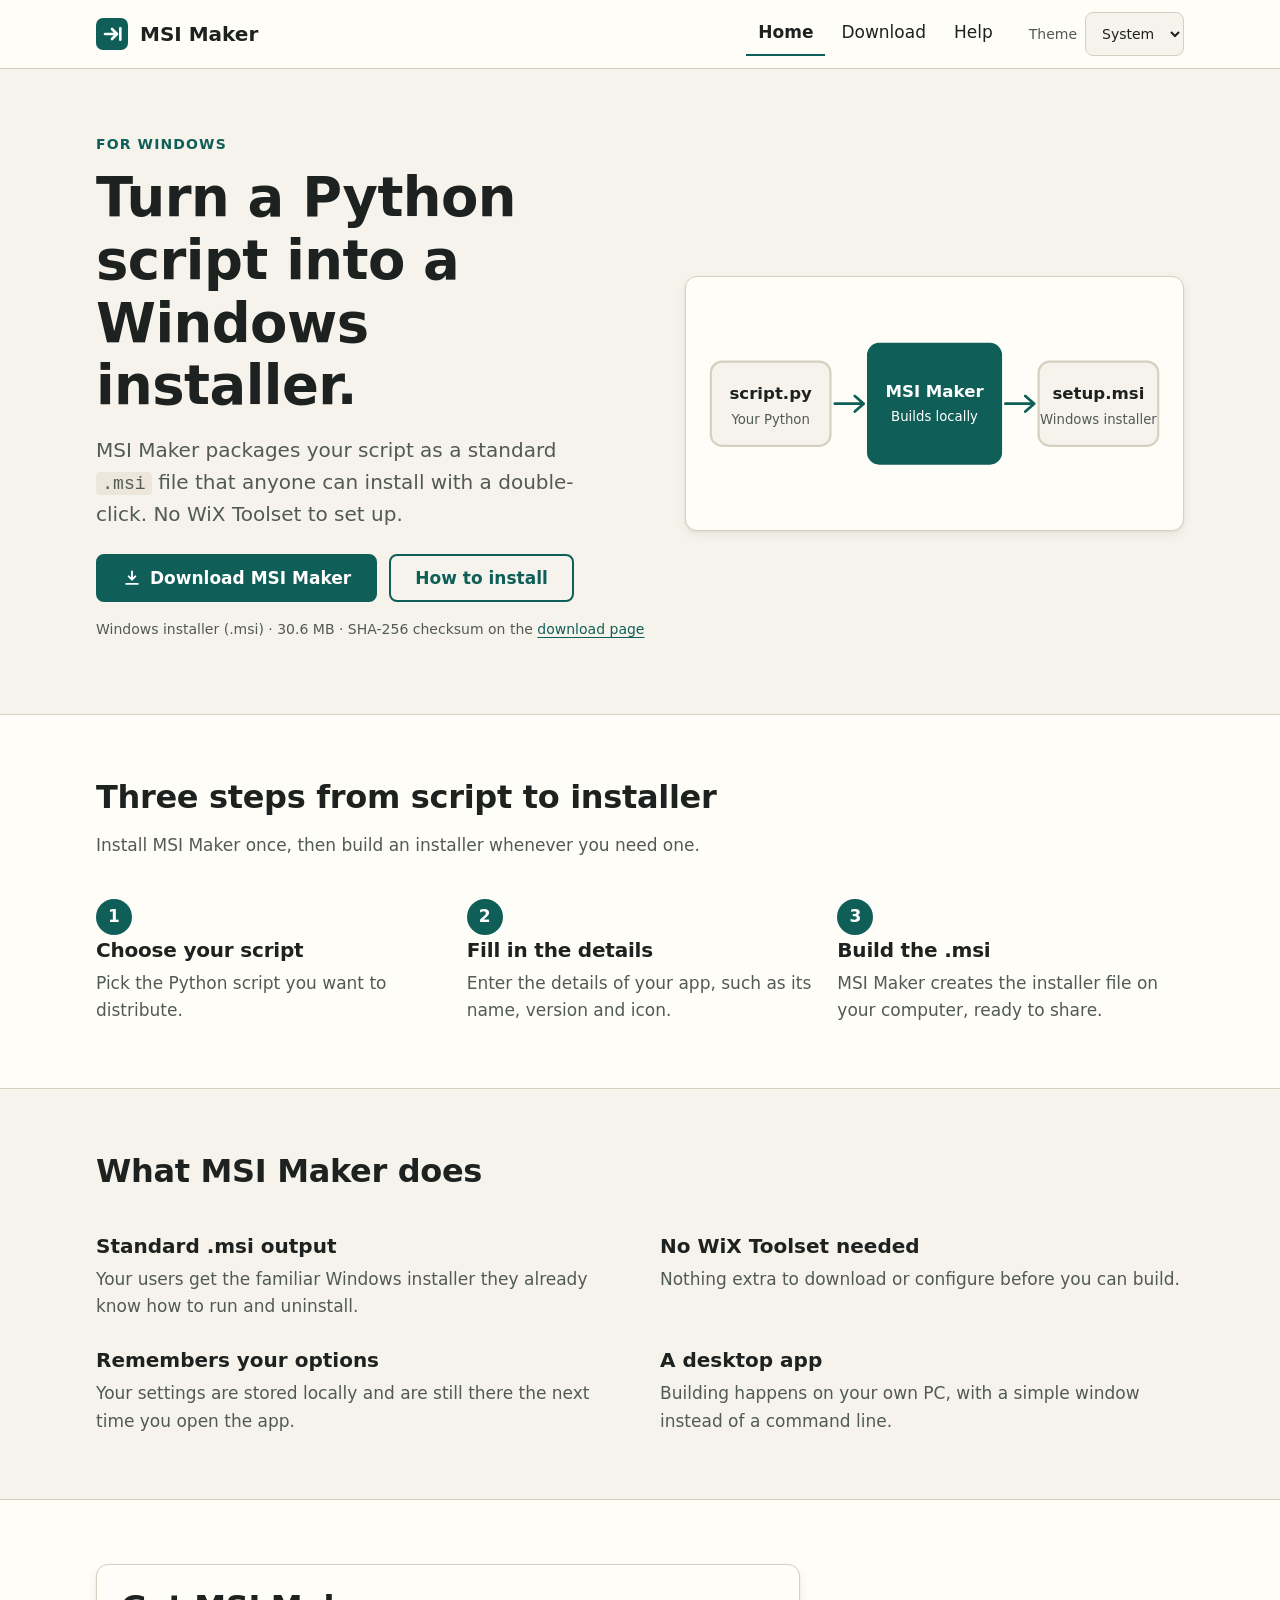
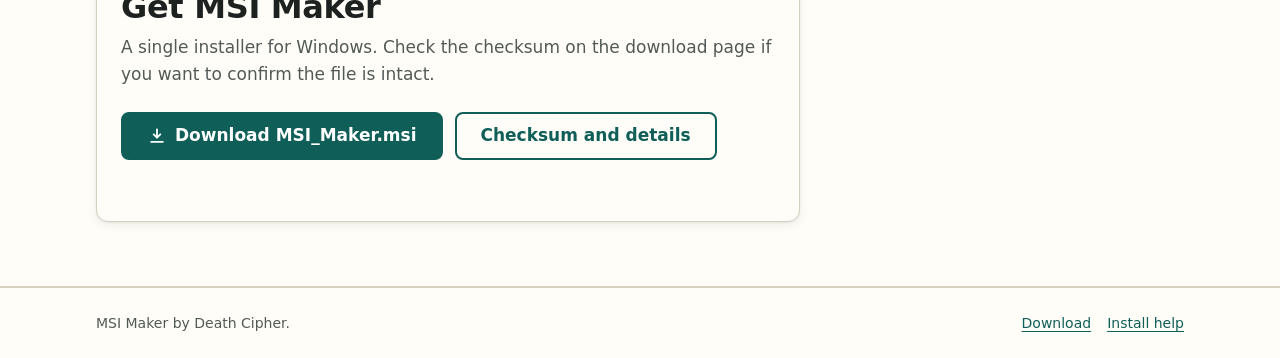
==== index.html @ e43ac833 "Add files via upload" ====
<!DOCTYPE html>
<html lang="en">
<head>
  <meta charset="utf-8">
  <meta name="viewport" content="width=device-width, initial-scale=1">
  <title>MSI Maker: turn a Python script into a Windows installer</title>
  <meta name="description" content="Download MSI Maker, a Windows app that turns a Python script into a standard .msi installer. No WiX Toolset needed.">
  <meta name="color-scheme" content="light dark">
  <meta property="og:type" content="website">
  <meta property="og:title" content="MSI Maker: turn a Python script into a Windows installer">
  <meta property="og:description" content="Download MSI Maker, a Windows app that turns a Python script into a standard .msi installer. No WiX Toolset needed.">
  <meta name="twitter:card" content="summary">
  <link rel="icon" href="assets/images/favicon.svg" type="image/svg+xml">
  <link rel="stylesheet" href="assets/css/norrvik.css">
  <link rel="stylesheet" href="assets/css/style.css">
  <link rel="stylesheet" href="assets/css/components.css">
  <link rel="stylesheet" href="assets/css/responsive.css">
  <script src="assets/javascript/theme.js"></script>
  <script src="assets/javascript/main.js" defer></script>
  <script type="application/ld+json">
  {"@context":"https://schema.org","@type":"SoftwareApplication","name":"MSI Maker","description":"A Windows desktop app that turns a Python script into an .msi installer, without the WiX Toolset.","applicationCategory":"DeveloperApplication","operatingSystem":"Windows","author":{"@type":"Person","name":"Death Cipher"}}
  </script>
</head>
<body>
  <a class="skip-link" href="#main">Skip to main content</a>
  <header class="site-header">
    <div class="container site-header__inner">
      <a class="brand" href="index.html"><svg viewBox="0 0 32 32" aria-hidden="true" focusable="false"><rect width="32" height="32" rx="7" fill="var(--accent)"/><path d="M9 16h11m-4-5 5 5-5 5" fill="none" stroke="var(--on-accent)" stroke-width="2.6" stroke-linecap="round" stroke-linejoin="round"/><rect x="23" y="9" width="2.6" height="14" rx="1.3" fill="var(--on-accent)"/></svg><span>MSI Maker</span></a>
      <nav aria-label="Main"><ul class="nav-list"><li><a href="index.html" aria-current="page">Home</a></li><li><a href="Pages/download.html">Download</a></li><li><a href="Pages/help.html">Help</a></li></ul></nav>
      <div class="theme-switch">
        <label for="theme-select">Theme</label>
        <select id="theme-select">
          <option value="system">System</option>
          <option value="light">Light</option>
          <option value="dark">Dark</option>
        </select>
      </div>
    </div>
  </header>
  <main id="main">
    <section class="hero">
      <div class="container hero__grid">
        <div>
          <p class="eyebrow">For Windows</p>
          <h1>Turn a Python script into a Windows installer.</h1>
          <p class="hero__lede">MSI Maker packages your script as a standard <code>.msi</code> file that anyone can install with a double-click. No WiX Toolset to set up.</p>
          <div class="btn-row">
            <a class="btn btn--primary" href="assets/downloads/MSI_Maker.msi" download data-download data-status="#dl-status"><svg viewBox="0 0 24 24" aria-hidden="true" focusable="false"><path d="M12 4v10m0 0-4-4m4 4 4-4M5 19h14" fill="none" stroke="currentColor" stroke-width="2.2" stroke-linecap="round" stroke-linejoin="round"/></svg><span>Download MSI Maker</span></a>
            <a class="btn btn--secondary" href="pages/help.html">How to install</a>
          </div>
          <p class="hero__meta">Windows installer (.msi) &middot; 30.6 MB &middot; SHA-256 checksum on the <a href="pages/download.html">download page</a></p>
          <p id="dl-status" class="status" role="status"></p>
        </div>
        <div class="schematic"><svg viewBox="0 0 420 200" role="img" aria-labelledby="schem-title schem-desc">
  <title id="schem-title">How MSI Maker works</title>
  <desc id="schem-desc">A Python script goes into MSI Maker, which produces a Windows installer file.</desc>
  <rect class="node" x="8" y="62" width="108" height="76" rx="10"/>
  <text class="label" x="62" y="96" text-anchor="middle">script.py</text>
  <text class="sub" x="62" y="118" text-anchor="middle">Your Python</text>
  <path class="arrow" d="M120 100h26m-8-7 8 7-8 7"/>
  <rect class="node node--main" x="150" y="46" width="120" height="108" rx="10"/>
  <text class="label label--main" x="210" y="94" text-anchor="middle">MSI Maker</text>
  <text class="sub sub--main" x="210" y="116" text-anchor="middle">Builds locally</text>
  <path class="arrow" d="M274 100h26m-8-7 8 7-8 7"/>
  <rect class="node" x="304" y="62" width="108" height="76" rx="10"/>
  <text class="label" x="358" y="96" text-anchor="middle">setup.msi</text>
  <text class="sub" x="358" y="118" text-anchor="middle">Windows installer</text>
</svg></div>
      </div>
    </section>

    <section class="section section--alt" aria-labelledby="how-title">
      <div class="container">
        <div class="section__intro">
          <h2 id="how-title">Three steps from script to installer</h2>
          <p>Install MSI Maker once, then build an installer whenever you need one.</p>
        </div>
        <ol class="steps">
          <li><h3>Choose your script</h3><p>Pick the Python script you want to distribute.</p></li>
          <li><h3>Fill in the details</h3><p>Enter the details of your app, such as its name, version and icon.</p></li>
          <li><h3>Build the .msi</h3><p>MSI Maker creates the installer file on your computer, ready to share.</p></li>
        </ol>
      </div>
    </section>

    <section class="section" aria-labelledby="features-title">
      <div class="container">
        <div class="section__intro">
          <h2 id="features-title">What MSI Maker does</h2>
        </div>
        <dl class="features">
          <div><dt>Standard .msi output</dt><dd>Your users get the familiar Windows installer they already know how to run and uninstall.</dd></div>
          <div><dt>No WiX Toolset needed</dt><dd>Nothing extra to download or configure before you can build.</dd></div>
          <div><dt>Remembers your options</dt><dd>Your settings are stored locally and are still there the next time you open the app.</dd></div>
          <div><dt>A desktop app</dt><dd>Building happens on your own PC, with a simple window instead of a command line.</dd></div>
        </dl>
      </div>
    </section>

    <section class="section section--alt" aria-labelledby="get-title">
      <div class="container">
        <div class="download-card">
          <h2 id="get-title">Get MSI Maker</h2>
          <p class="muted">A single installer for Windows. Check the checksum on the download page if you want to confirm the file is intact.</p>
          <div class="btn-row">
            <a class="btn btn--primary" href="assets/downloads/MSI_Maker.msi" download data-download data-status="#dl-status-2"><svg viewBox="0 0 24 24" aria-hidden="true" focusable="false"><path d="M12 4v10m0 0-4-4m4 4 4-4M5 19h14" fill="none" stroke="currentColor" stroke-width="2.2" stroke-linecap="round" stroke-linejoin="round"/></svg><span>Download MSI_Maker.msi</span></a>
            <a class="btn btn--secondary" href="pages/download.html">Checksum and details</a>
          </div>
          <p id="dl-status-2" class="status" role="status"></p>
        </div>
      </div>
    </section>

  </main>
  <footer class="site-footer">
    <div class="container site-footer__inner">
      <p>MSI Maker by Death Cipher.</p>
      <ul>
        <li><a href="Pages/download.html">Download</a></li>
        <li><a href="Pages/help.html">Install help</a></li>
      </ul>
    </div>
  </footer>
</body>
</html>
---- assets/css/norrvik.css ----
/* Norrvik: centrally hosted on GitHub
   Regular, Bold, Italic, Bold Italic.
   Weights 500 map to Regular, 600 and above to Bold. */

@font-face {
  font-family: "Norrvik";
  src: url("https://deathcipher.github.io/Website-Fonts/Norrvik-Regular.woff2") format("woff2");
  font-weight: 400 500;
  font-style: normal;
  font-display: swap;
}

@font-face {
  font-family: "Norrvik";
  src: url("https://deathcipher.github.io/Website-Fonts/Norrvik-Bold.woff2") format("woff2");
  font-weight: 600 900;
  font-style: normal;
  font-display: swap;
}

@font-face {
  font-family: "Norrvik";
  src: url("https://deathcipher.github.io/Website-Fonts/Norrvik-Italic.woff2") format("woff2");
  font-weight: 400 500;
  font-style: italic;
  font-display: swap;
}

@font-face {
  font-family: "Norrvik";
  src: url("https://deathcipher.github.io/Website-Fonts/Norrvik-BoldItalic.woff2") format("woff2");
  font-weight: 600 900;
  font-style: italic;
  font-display: swap;
}

html {
  font-synthesis: none;
}
---- assets/css/style.css ----
/* style.css — design tokens, base styles and layout.
   Fonts are registered separately in norrvik.css. */

:root {
  color-scheme: light;
  --font-sans: "Norrvik", "Segoe UI", system-ui, sans-serif;
  --font-mono: ui-monospace, "Cascadia Mono", Consolas, monospace;

  --bg: #f6f3ec;
  --surface: #fffdf8;
  --surface-sunken: #ece7da;
  --text: #1d211f;
  --text-muted: #525a56;
  --border: #d6d0c1;
  --accent: #0f5f58;
  --accent-hover: #0b4a45;
  --on-accent: #ffffff;
  --focus: #0f5f58;
  --success: #17653a;
  --warning-bg: #fbf0d4;
  --warning-border: #d9b24a;

  --fs-sm: 0.875rem;
  --fs-base: 1.0625rem;
  --fs-lg: 1.25rem;
  --fs-h3: 1.25rem;
  --fs-h2: clamp(1.5rem, 1.2rem + 1.2vw, 2rem);
  --fs-h1: clamp(2.1rem, 1.5rem + 2.6vw, 3.4rem);

  --space-1: 0.25rem;
  --space-2: 0.5rem;
  --space-3: 0.75rem;
  --space-4: 1rem;
  --space-5: 1.5rem;
  --space-6: 2.5rem;
  --space-7: 4rem;
  --space-8: 6rem;

  --radius: 8px;
  --radius-lg: 12px;
  --shadow: 0 1px 2px rgb(29 33 31 / 0.08), 0 4px 12px rgb(29 33 31 / 0.06);
  --container: 68rem;
  --measure: 62ch;
}

@media (prefers-color-scheme: dark) {
  :root:not([data-theme="light"]) {
    color-scheme: dark;
    --bg: #121614;
    --surface: #1a201d;
    --surface-sunken: #0d100f;
    --text: #ecefea;
    --text-muted: #a7b0aa;
    --border: #2f3934;
    --accent: #5fc9bb;
    --accent-hover: #86dacf;
    --on-accent: #0b1512;
    --focus: #86dacf;
    --success: #6fd49a;
    --warning-bg: #2a2410;
    --warning-border: #8a6f1f;
    --shadow: 0 1px 2px rgb(0 0 0 / 0.4);
  }
}

:root[data-theme="dark"] {
  color-scheme: dark;
  --bg: #121614;
  --surface: #1a201d;
  --surface-sunken: #0d100f;
  --text: #ecefea;
  --text-muted: #a7b0aa;
  --border: #2f3934;
  --accent: #5fc9bb;
  --accent-hover: #86dacf;
  --on-accent: #0b1512;
  --focus: #86dacf;
  --success: #6fd49a;
  --warning-bg: #2a2410;
  --warning-border: #8a6f1f;
  --shadow: 0 1px 2px rgb(0 0 0 / 0.4);
}

*, *::before, *::after { box-sizing: border-box; }

html { -webkit-text-size-adjust: 100%; scroll-padding-top: 5rem; }

body {
  margin: 0;
  min-height: 100vh;
  display: flex;
  flex-direction: column;
  background: var(--bg);
  color: var(--text);
  font-family: var(--font-sans);
  font-size: var(--fs-base);
  line-height: 1.6;
}

main { flex: 1; }

h1, h2, h3 { line-height: 1.15; margin: 0 0 var(--space-4); letter-spacing: -0.01em; }
h1 { font-size: var(--fs-h1); font-weight: 700; }
h2 { font-size: var(--fs-h2); font-weight: 700; }
h3 { font-size: var(--fs-h3); font-weight: 700; }
p { margin: 0 0 var(--space-4); }
a { color: var(--accent); text-underline-offset: 0.2em; }
a:hover { color: var(--accent-hover); }
img, svg { max-width: 100%; height: auto; }
code, kbd, pre { font-family: var(--font-mono); font-size: 0.9em; }
code { background: var(--surface-sunken); padding: 0.1em 0.35em; border-radius: 4px; }

:focus-visible { outline: 3px solid var(--focus); outline-offset: 3px; border-radius: 4px; }

.container { width: min(100% - 2.5rem, var(--container)); margin-inline: auto; }
.section { padding-block: var(--space-7); }
.section--alt { background: var(--surface); border-block: 1px solid var(--border); }
.section__intro { max-width: var(--measure); margin-bottom: var(--space-6); color: var(--text-muted); }
.section__intro h2 { color: var(--text); }
.prose { max-width: var(--measure); }
.muted { color: var(--text-muted); }
.eyebrow { font-size: var(--fs-sm); font-weight: 700; letter-spacing: 0.08em; text-transform: uppercase; color: var(--accent); margin-bottom: var(--space-3); }

.visually-hidden {
  position: absolute !important; width: 1px; height: 1px; margin: -1px; padding: 0;
  overflow: hidden; clip: rect(0 0 0 0); white-space: nowrap; border: 0;
}

.skip-link {
  position: absolute; left: var(--space-4); top: -4rem; z-index: 100;
  background: var(--accent); color: var(--on-accent); padding: var(--space-3) var(--space-4);
  border-radius: var(--radius); text-decoration: none; font-weight: 700;
}
.skip-link:focus { top: var(--space-4); color: var(--on-accent); }

@media (prefers-reduced-motion: reduce) {
  *, *::before, *::after { animation-duration: 0.01ms !important; transition-duration: 0.01ms !important; scroll-behavior: auto !important; }
}
---- assets/css/components.css ----
/* components.css — reusable UI components. */

/* Header */
.site-header { background: var(--surface); border-bottom: 1px solid var(--border); position: sticky; top: 0; z-index: 50; }
.site-header__inner { display: flex; flex-wrap: wrap; align-items: center; gap: var(--space-3) var(--space-5); padding-block: var(--space-3); }
.brand { display: inline-flex; align-items: center; gap: var(--space-3); font-weight: 700; font-size: var(--fs-lg); color: var(--text); text-decoration: none; margin-right: auto; }
.brand:hover { color: var(--text); }
.brand svg { width: 2rem; height: 2rem; flex: none; }
.nav-list { display: flex; gap: var(--space-1); list-style: none; margin: 0; padding: 0; }
.nav-list a { display: inline-flex; align-items: center; min-height: 2.75rem; padding: 0 var(--space-3); color: var(--text); text-decoration: none; border-bottom: 2px solid transparent; }
.nav-list a:hover { border-bottom-color: var(--border); color: var(--text); }
.nav-list a[aria-current="page"] { border-bottom-color: var(--accent); font-weight: 700; }

.theme-switch { display: inline-flex; align-items: center; gap: var(--space-2); font-size: var(--fs-sm); color: var(--text-muted); }
.theme-switch select {
  font: inherit; color: var(--text); background: var(--bg); border: 1px solid var(--border);
  border-radius: var(--radius); min-height: 2.75rem; padding: 0 var(--space-3);
}

/* Buttons */
.btn {
  display: inline-flex; align-items: center; justify-content: center; gap: var(--space-2);
  min-height: 3rem; padding: 0 var(--space-5); font: inherit; font-weight: 700; line-height: 1;
  border: 2px solid var(--accent); border-radius: var(--radius); cursor: pointer; text-decoration: none;
  transition: background-color 0.15s, color 0.15s, border-color 0.15s;
}
.btn--primary { background: var(--accent); color: var(--on-accent); }
.btn--primary:hover { background: var(--accent-hover); border-color: var(--accent-hover); color: var(--on-accent); }
.btn--secondary { background: transparent; color: var(--accent); }
.btn--secondary:hover { background: var(--surface-sunken); color: var(--accent-hover); }
.btn:active { transform: translateY(1px); }
.btn[disabled], .btn[aria-disabled="true"] { opacity: 0.55; cursor: not-allowed; }
.btn svg { width: 1.25rem; height: 1.25rem; flex: none; }
.btn-row { display: flex; flex-wrap: wrap; gap: var(--space-3); margin-block: var(--space-5) var(--space-4); }
.btn--small { min-height: 2.75rem; padding: 0 var(--space-4); font-size: var(--fs-sm); }

/* Hero */
.hero { padding-block: var(--space-7) var(--space-6); }
.hero__grid { display: grid; grid-template-columns: minmax(0, 1.1fr) minmax(0, 1fr); gap: var(--space-6); align-items: center; }
.hero__lede { font-size: var(--fs-lg); color: var(--text-muted); max-width: 40ch; }
.hero__meta { font-size: var(--fs-sm); color: var(--text-muted); margin: 0; }
.schematic { background: var(--surface); border: 1px solid var(--border); border-radius: var(--radius-lg); padding: var(--space-4); box-shadow: var(--shadow); }
.schematic svg { display: block; width: 100%; }
.schematic .node { fill: var(--bg); stroke: var(--border); stroke-width: 2; }
.schematic .node--main { fill: var(--accent); stroke: var(--accent); }
.schematic .label { fill: var(--text); font-size: 15px; font-weight: 700; }
.schematic .label--main { fill: var(--on-accent); }
.schematic .sub { fill: var(--text-muted); font-size: 12px; }
.schematic .sub--main { fill: var(--on-accent); }
.schematic .arrow { stroke: var(--accent); stroke-width: 2.5; fill: none; stroke-linecap: round; stroke-linejoin: round; }

/* Steps */
.steps { list-style: none; counter-reset: step; margin: 0; padding: 0; display: grid; grid-template-columns: repeat(3, minmax(0, 1fr)); gap: var(--space-5); }
.steps--stacked { grid-template-columns: minmax(0, 1fr); max-width: var(--measure); }
.steps li { counter-increment: step; position: relative; padding-top: var(--space-6); }
.steps li::before {
  content: counter(step); position: absolute; top: 0; left: 0; width: 2.25rem; height: 2.25rem;
  display: grid; place-items: center; border-radius: 50%; background: var(--accent); color: var(--on-accent); font-weight: 700;
}
.steps--stacked li { padding-top: 0; padding-left: 3.25rem; }
.steps h3 { margin-bottom: var(--space-2); }
.steps p { margin: 0; color: var(--text-muted); }

/* Feature list */
.features { display: grid; grid-template-columns: repeat(2, minmax(0, 1fr)); gap: var(--space-5) var(--space-6); margin: 0; }
.features dt { font-weight: 700; font-size: var(--fs-h3); margin-bottom: var(--space-1); }
.features dd { margin: 0; color: var(--text-muted); }

/* Download card */
.download-card { background: var(--surface); border: 1px solid var(--border); border-radius: var(--radius-lg); box-shadow: var(--shadow); padding: var(--space-5); max-width: 44rem; }
.download-card h2, .download-card h3 { margin-bottom: var(--space-2); }
.spec-list { display: grid; grid-template-columns: max-content 1fr; gap: var(--space-2) var(--space-5); margin: var(--space-4) 0; }
.spec-list dt { color: var(--text-muted); }
.spec-list dd { margin: 0; overflow-wrap: anywhere; }
.checksum { display: flex; flex-wrap: wrap; align-items: center; gap: var(--space-3); }
.checksum code { flex: 1 1 18rem; padding: var(--space-3); border: 1px solid var(--border); overflow-wrap: anywhere; word-break: break-all; line-height: 1.4; }
.status { min-height: 1.5em; margin: var(--space-3) 0 0; font-size: var(--fs-sm); color: var(--success); font-weight: 700; }
.status--error { color: #b3261e; }

/* Notice */
.notice { background: var(--warning-bg); border: 1px solid var(--warning-border); border-left-width: 5px; border-radius: var(--radius); padding: var(--space-4); max-width: var(--measure); }
.notice p:last-child { margin-bottom: 0; }
.notice strong { display: block; margin-bottom: var(--space-1); }

/* Code block */
.code-block { background: var(--surface-sunken); border: 1px solid var(--border); border-radius: var(--radius); padding: var(--space-4); overflow-x: auto; max-width: var(--measure); margin-bottom: var(--space-4); }
.code-block code { background: none; padding: 0; white-space: pre; }

/* FAQ */
.faq { max-width: var(--measure); border-top: 1px solid var(--border); }
.faq details { border-bottom: 1px solid var(--border); }
.faq summary { cursor: pointer; font-weight: 700; padding: var(--space-4) var(--space-6) var(--space-4) 0; list-style: none; position: relative; min-height: 2.75rem; }
.faq summary::-webkit-details-marker { display: none; }
.faq summary::after { content: "+"; position: absolute; right: var(--space-2); top: var(--space-3); font-size: 1.4rem; line-height: 1; color: var(--accent); }
.faq details[open] summary::after { content: "\2212"; }
.faq details > div { padding-bottom: var(--space-4); color: var(--text-muted); }
.faq details > div p:last-child { margin-bottom: 0; }

/* Page header + breadcrumbs */
.page-header { padding-block: var(--space-6) var(--space-5); border-bottom: 1px solid var(--border); }
.page-header p { color: var(--text-muted); max-width: var(--measure); font-size: var(--fs-lg); margin: 0; }
.breadcrumbs { font-size: var(--fs-sm); margin-bottom: var(--space-4); color: var(--text-muted); }
.breadcrumbs ol { display: flex; flex-wrap: wrap; gap: var(--space-2); list-style: none; margin: 0; padding: 0; }
.breadcrumbs li + li::before { content: "/"; margin-right: var(--space-2); }

/* Footer */
.site-footer { border-top: 1px solid var(--border); background: var(--surface); padding-block: var(--space-5); font-size: var(--fs-sm); color: var(--text-muted); }
.site-footer__inner { display: flex; flex-wrap: wrap; justify-content: space-between; gap: var(--space-3) var(--space-5); }
.site-footer ul { display: flex; flex-wrap: wrap; gap: var(--space-4); list-style: none; margin: 0; padding: 0; }
.site-footer p { margin: 0; }
---- assets/css/responsive.css ----
/* responsive.css — layout changes by viewport width. Base styles are mobile-first. */

@media (max-width: 56rem) {
  .hero { padding-block: var(--space-6) var(--space-5); }
  .hero__grid { grid-template-columns: minmax(0, 1fr); }
  .steps { grid-template-columns: minmax(0, 1fr); }
  .features { grid-template-columns: minmax(0, 1fr); }
  .section { padding-block: var(--space-6); }
}

@media (max-width: 36rem) {
  .site-header__inner { gap: var(--space-2) var(--space-4); }
  .brand { width: 100%; }
  .nav-list { flex: 1; }
  .btn-row .btn { width: 100%; }
  .spec-list { grid-template-columns: minmax(0, 1fr); gap: 0; }
  .spec-list dd { margin-bottom: var(--space-3); }
  .download-card { padding: var(--space-4); }
  .checksum .btn { width: 100%; }
}

@media (min-width: 90rem) {
  :root { --container: 74rem; }
}

@media print {
  .site-header, .site-footer, .btn, .theme-switch { display: none; }
  body { background: #fff; color: #000; }
}
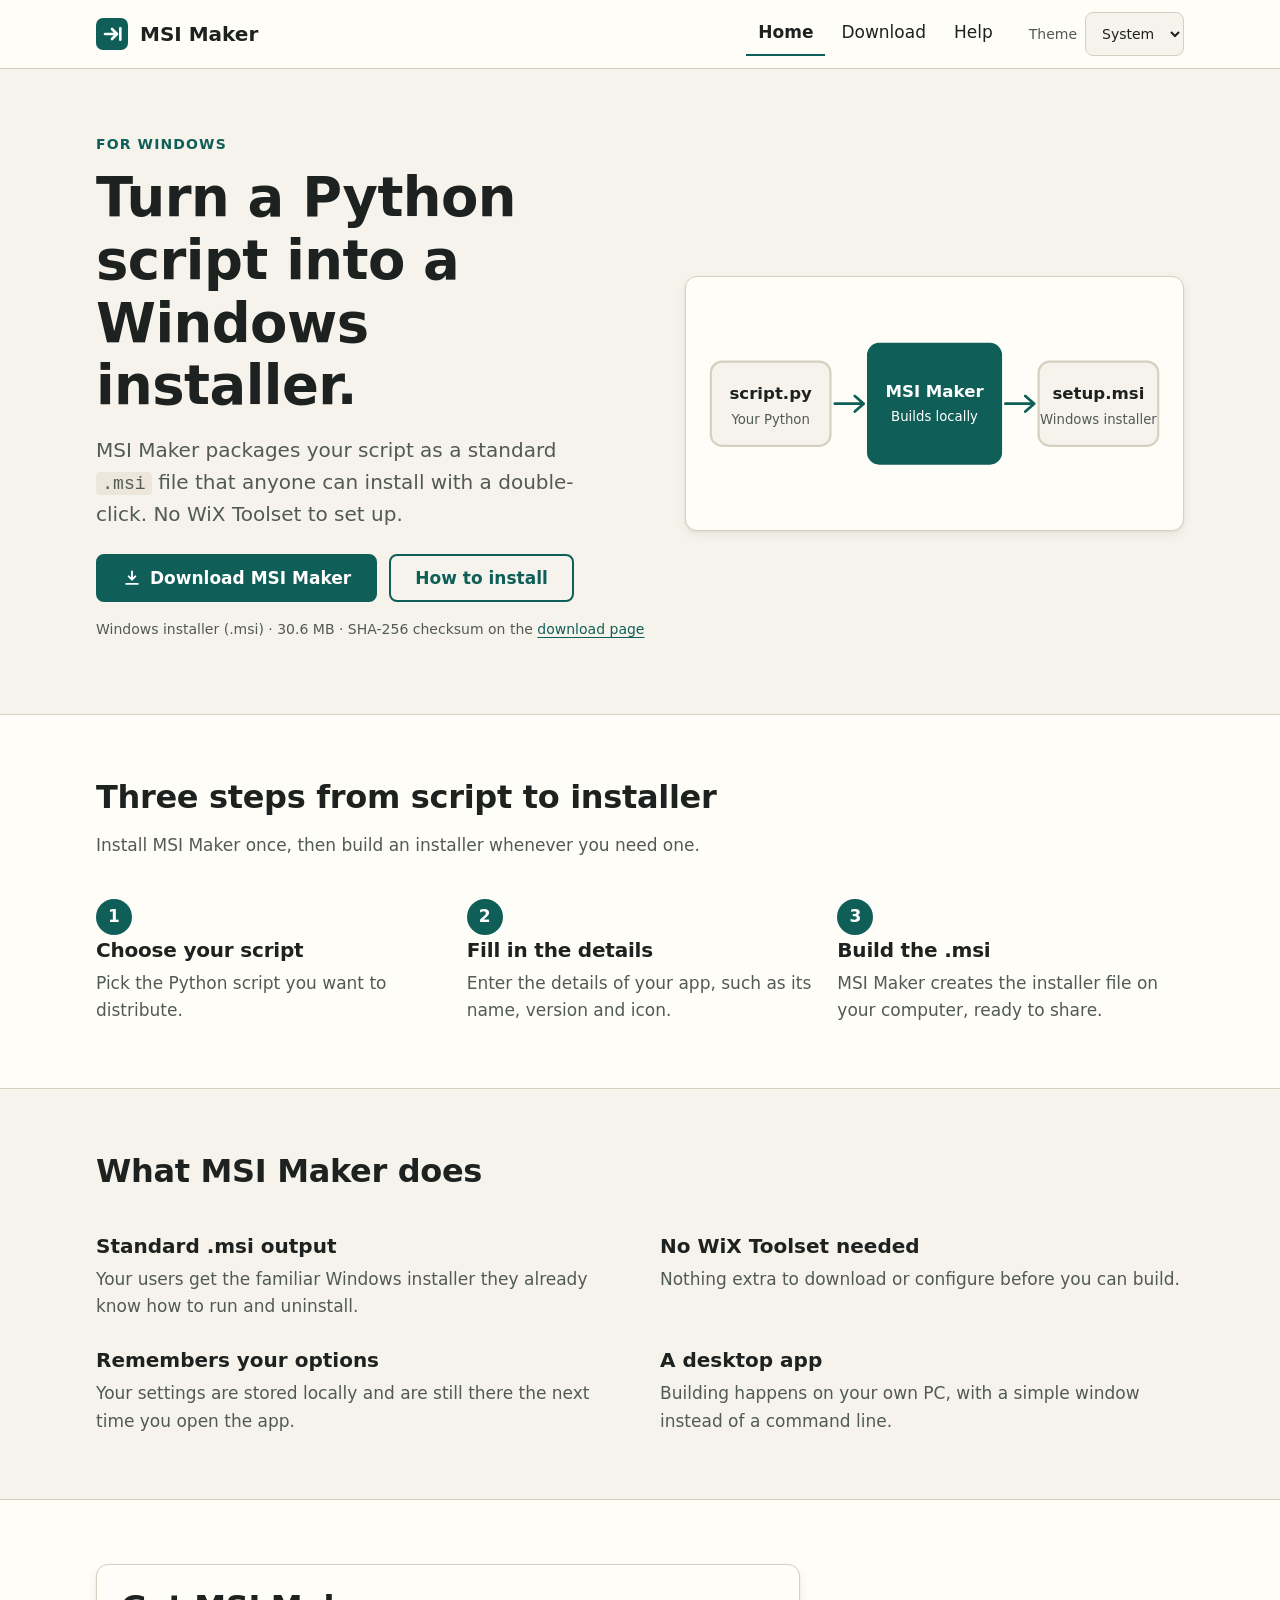
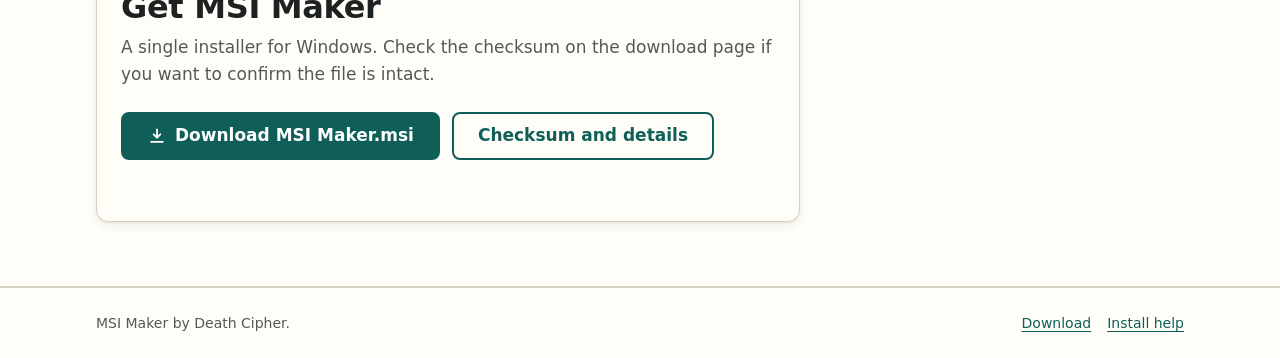
==== commit 33d9fe1d: "Fix download link for MSI Maker in index.html" ====
--- a/index.html
+++ b/index.html
@@ -26,7 +26,7 @@
   <header class="site-header">
     <div class="container site-header__inner">
       <a class="brand" href="index.html"><svg viewBox="0 0 32 32" aria-hidden="true" focusable="false"><rect width="32" height="32" rx="7" fill="var(--accent)"/><path d="M9 16h11m-4-5 5 5-5 5" fill="none" stroke="var(--on-accent)" stroke-width="2.6" stroke-linecap="round" stroke-linejoin="round"/><rect x="23" y="9" width="2.6" height="14" rx="1.3" fill="var(--on-accent)"/></svg><span>MSI Maker</span></a>
-      <nav aria-label="Main"><ul class="nav-list"><li><a href="index.html" aria-current="page">Home</a></li><li><a href="Pages/download.html">Download</a></li><li><a href="Pages/help.html">Help</a></li></ul></nav>
+      <nav aria-label="Main"><ul class="nav-list"><li><a href="index.html" aria-current="page">Home</a></li><li><a href="pages/download.html">Download</a></li><li><a href="pages/help.html">Help</a></li></ul></nav>
       <div class="theme-switch">
         <label for="theme-select">Theme</label>
         <select id="theme-select">
@@ -45,7 +45,7 @@
           <h1>Turn a Python script into a Windows installer.</h1>
           <p class="hero__lede">MSI Maker packages your script as a standard <code>.msi</code> file that anyone can install with a double-click. No WiX Toolset to set up.</p>
           <div class="btn-row">
-            <a class="btn btn--primary" href="assets/downloads/MSI_Maker.msi" download data-download data-status="#dl-status"><svg viewBox="0 0 24 24" aria-hidden="true" focusable="false"><path d="M12 4v10m0 0-4-4m4 4 4-4M5 19h14" fill="none" stroke="currentColor" stroke-width="2.2" stroke-linecap="round" stroke-linejoin="round"/></svg><span>Download MSI Maker</span></a>
+            <a class="btn btn--primary" href="assets/downloads/MSI Maker.msi" download data-download data-status="#dl-status"><svg viewBox="0 0 24 24" aria-hidden="true" focusable="false"><path d="M12 4v10m0 0-4-4m4 4 4-4M5 19h14" fill="none" stroke="currentColor" stroke-width="2.2" stroke-linecap="round" stroke-linejoin="round"/></svg><span>Download MSI Maker</span></a>
             <a class="btn btn--secondary" href="pages/help.html">How to install</a>
           </div>
           <p class="hero__meta">Windows installer (.msi) &middot; 30.6 MB &middot; SHA-256 checksum on the <a href="pages/download.html">download page</a></p>
@@ -103,7 +103,7 @@
           <h2 id="get-title">Get MSI Maker</h2>
           <p class="muted">A single installer for Windows. Check the checksum on the download page if you want to confirm the file is intact.</p>
           <div class="btn-row">
-            <a class="btn btn--primary" href="assets/downloads/MSI_Maker.msi" download data-download data-status="#dl-status-2"><svg viewBox="0 0 24 24" aria-hidden="true" focusable="false"><path d="M12 4v10m0 0-4-4m4 4 4-4M5 19h14" fill="none" stroke="currentColor" stroke-width="2.2" stroke-linecap="round" stroke-linejoin="round"/></svg><span>Download MSI_Maker.msi</span></a>
+            <a class="btn btn--primary" href="assets/downloads/MSI Maker.msi" download data-download data-status="#dl-status-2"><svg viewBox="0 0 24 24" aria-hidden="true" focusable="false"><path d="M12 4v10m0 0-4-4m4 4 4-4M5 19h14" fill="none" stroke="currentColor" stroke-width="2.2" stroke-linecap="round" stroke-linejoin="round"/></svg><span>Download MSI Maker.msi</span></a>
             <a class="btn btn--secondary" href="pages/download.html">Checksum and details</a>
           </div>
           <p id="dl-status-2" class="status" role="status"></p>
@@ -116,8 +116,8 @@
     <div class="container site-footer__inner">
       <p>MSI Maker by Death Cipher.</p>
       <ul>
-        <li><a href="Pages/download.html">Download</a></li>
-        <li><a href="Pages/help.html">Install help</a></li>
+        <li><a href="pages/download.html">Download</a></li>
+        <li><a href="pages/help.html">Install help</a></li>
       </ul>
     </div>
   </footer>
